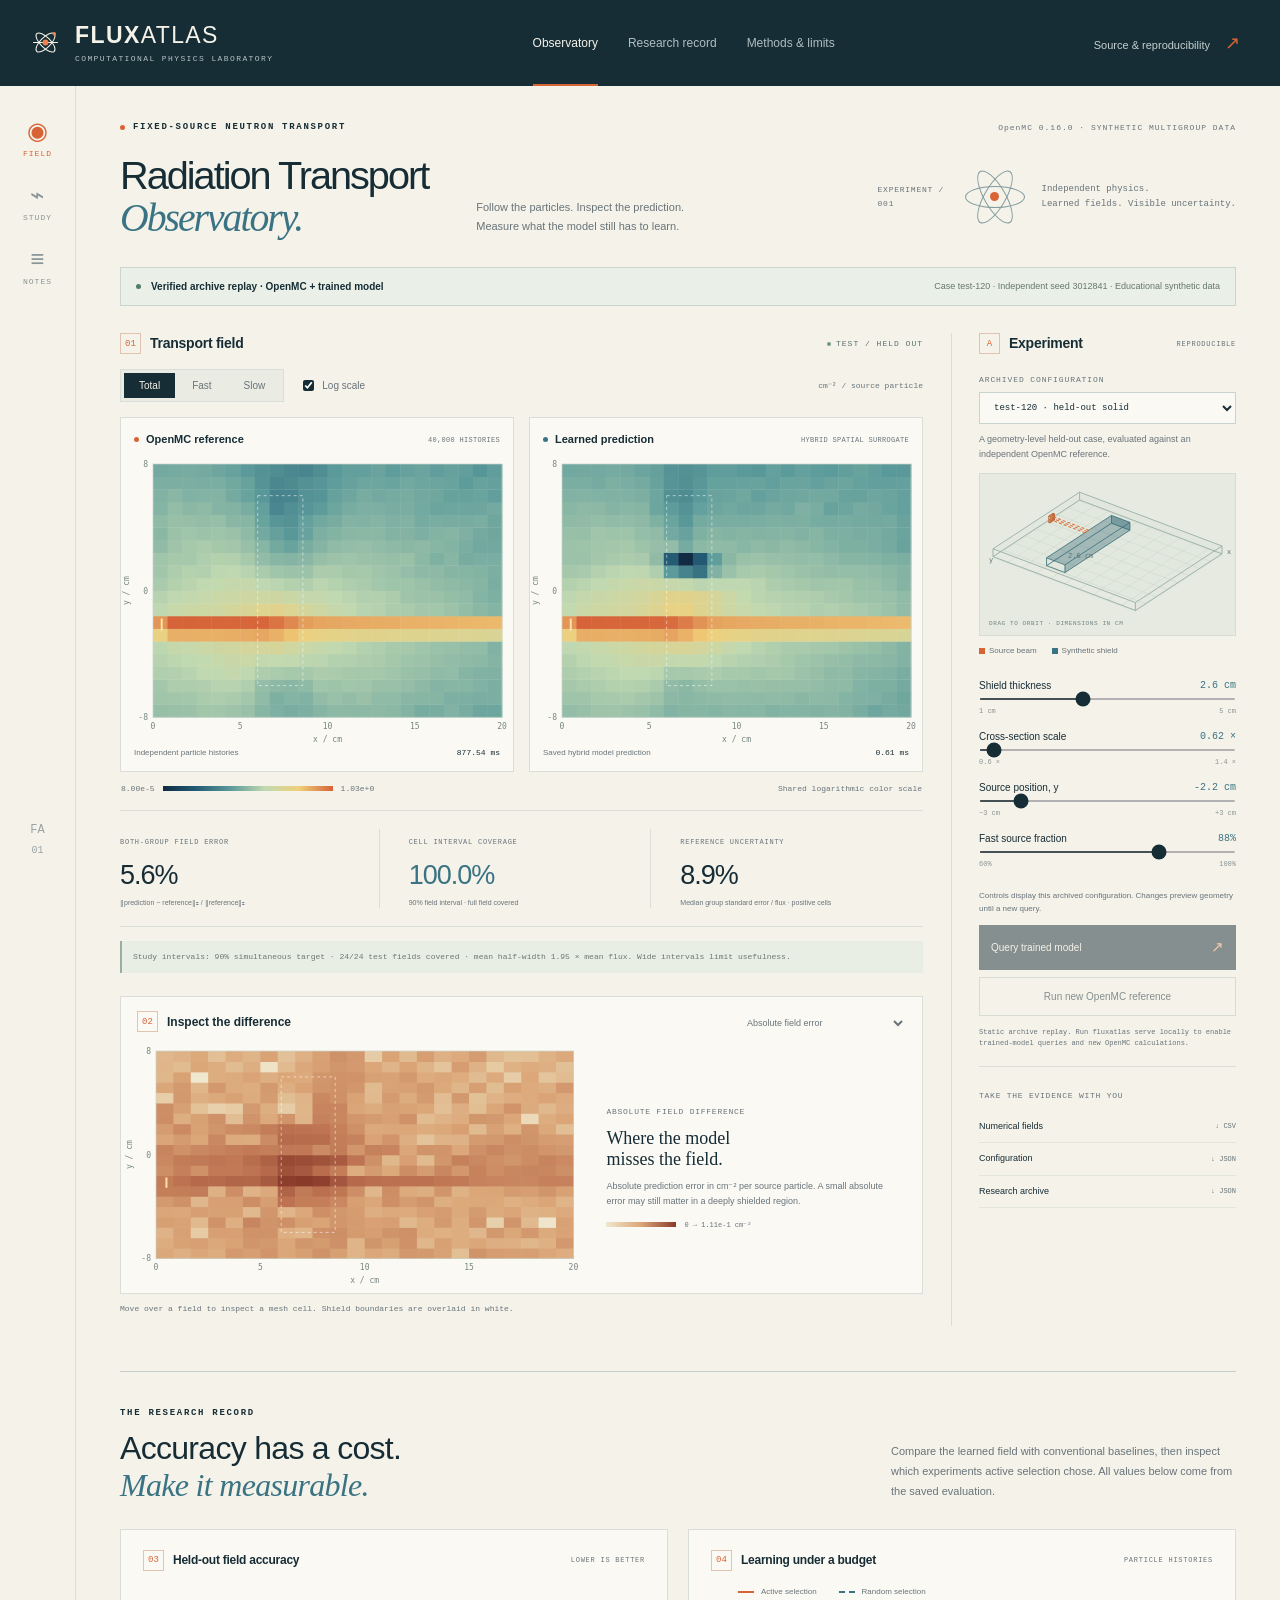
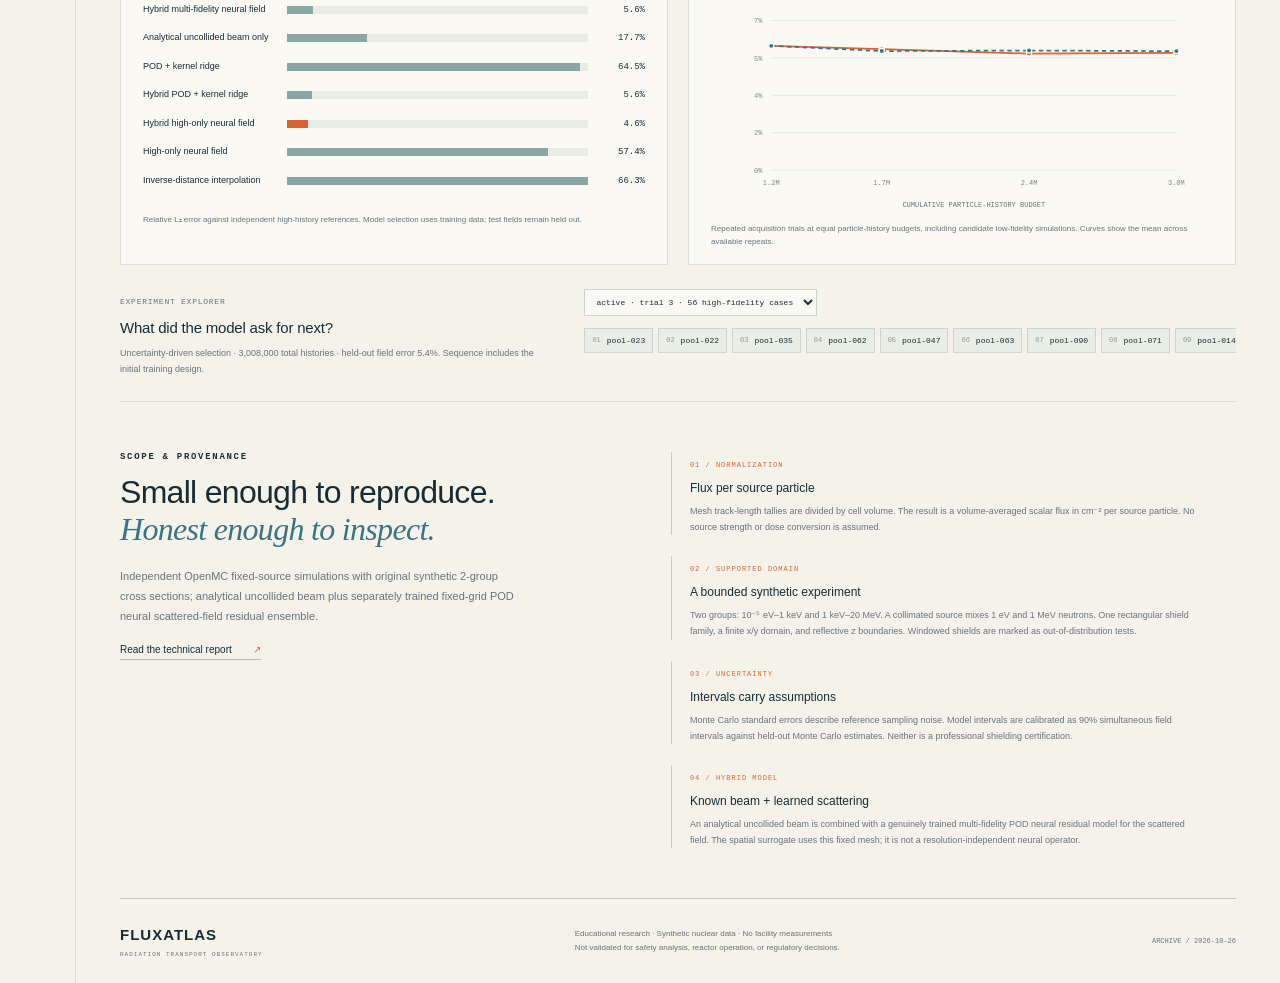
==== index.html @ 78a15880 "Publish verified FLUXATLAS archive observatory" ====
<!doctype html>
<html lang="en">
<head>
  <meta charset="utf-8"><meta name="viewport" content="width=device-width,initial-scale=1">
  <meta name="theme-color" content="#172d36">
  <meta name="description" content="FLUXATLAS is an educational radiation transport observatory comparing independent OpenMC experiments with trained, uncertainty-aware field surrogates.">
  <title>FLUXATLAS · Radiation Transport Observatory</title>
  <link rel="icon" type="image/svg+xml" href="mark.svg"><link rel="stylesheet" href="style.css">
</head>
<body>
<header class="topbar">
  <a class="brand" href="#observatory" aria-label="FLUXATLAS home"><img src="mark.svg" alt="" width="35" height="35"><span>FLUX<span class="brand-thin">ATLAS</span><small>COMPUTATIONAL PHYSICS LABORATORY</small></span></a>
  <nav aria-label="Main navigation"><a href="#observatory" class="active">Observatory</a><a href="#research">Research record</a><a href="#methods">Methods & limits</a></nav>
  <a class="source-link" href="https://github.com/nazeeh111/FLUXATLAS" target="_blank" rel="noreferrer">Source & reproducibility <span aria-hidden="true">↗</span></a>
</header>
<div class="workspace">
  <aside class="rail" aria-label="Sections"><a class="rail-active" href="#observatory" title="Transport observatory"><span aria-hidden="true">◉</span><small>FIELD</small></a><a href="#research" title="Research results"><span aria-hidden="true">⌁</span><small>STUDY</small></a><a href="#methods" title="Methods and provenance"><span aria-hidden="true">≡</span><small>NOTES</small></a><div class="rail-bottom">FA<br><span>01</span></div></aside>
  <main>
    <section id="observatory" aria-labelledby="page-title">
      <div class="section-topline"><span class="eyebrow"><i></i> FIXED-SOURCE NEUTRON TRANSPORT</span><span class="version" id="solver-version">EDUCATIONAL · SYNTHETIC MULTIGROUP DATA</span></div>
      <div class="masthead"><div><h1 id="page-title">Radiation Transport<br><em>Observatory.</em></h1><p>Follow the particles. Inspect the prediction.<br>Measure what the model still has to learn.</p></div><div class="masthead-note"><span class="tiny-label">EXPERIMENT / 001</span><div class="orbit-mark" aria-hidden="true"><span></span><span></span><span></span><i></i></div><span>Independent physics.<br>Learned fields. Visible uncertainty.</span></div></div>
      <div class="evidence-banner"><span class="status-dot"></span><strong id="evidence-mode">Loading verified experiment archive</strong><span id="evidence-detail">Numerical fields are loaded from the reproducible research dataset.</span></div>
      <div id="load-error" class="error-box" role="alert" hidden></div>
      <div class="lab-layout">
        <div class="field-workspace">
          <div class="panel-head"><div><span class="section-number">01</span><h2>Transport field</h2></div><span class="live-label" id="case-split">ARCHIVE</span></div>
          <div class="field-toolbar"><div class="segmented" role="group" aria-label="Energy group"><button type="button" data-energy="all" title="Sum of both energy groups" aria-pressed="true">Total</button><button type="button" data-energy="1" title="Fast group: 1 keV to 20 MeV" aria-pressed="false">Fast</button><button type="button" data-energy="0" title="Slow group: 10⁻⁵ eV to 1 keV" aria-pressed="false">Slow</button></div><label class="check-control"><input id="log-scale" type="checkbox" checked> Log scale</label><span class="unit-label">cm⁻² / source particle</span></div>
          <div class="map-pair">
            <article class="map-card"><div class="map-caption"><div><span class="map-dot reference"></span><h3>OpenMC reference</h3></div><span id="ref-history">MONTE CARLO</span></div><canvas id="reference-map" aria-label="Spatial OpenMC reference flux heatmap" role="img"></canvas><div class="map-footer"><span>Independent particle histories</span><span id="ref-time">—</span></div></article>
            <article class="map-card"><div class="map-caption"><div><span class="map-dot learned"></span><h3>Learned prediction</h3></div><span id="model-label">HYBRID SPATIAL SURROGATE</span></div><canvas id="prediction-map" aria-label="Spatial trained model flux heatmap" role="img"></canvas><div class="map-footer"><span id="prediction-label">Hybrid multi-fidelity spatial surrogate</span><span id="pred-time">—</span></div></article>
          </div>
          <div class="shared-legend"><span id="legend-low">0</span><div id="flux-legend" class="color-ramp"></div><span id="legend-high">—</span><small id="scale-note">Shared logarithmic color scale</small></div>
          <div class="metrics-row"><div><span class="tiny-label">BOTH-GROUP FIELD ERROR</span><strong id="field-error">—</strong><small>‖prediction − reference‖₂ / ‖reference‖₂</small></div><div><span class="tiny-label">CELL INTERVAL COVERAGE</span><strong id="coverage">—</strong><small id="coverage-detail">90% simultaneous field interval · MC target</small></div><div><span class="tiny-label">REFERENCE UNCERTAINTY</span><strong id="reference-noise">—</strong><small>Median group standard error / flux · positive cells</small></div></div>
          <p id="calibration-summary" class="calibration-summary"></p>
          <article class="diagnostics"><div class="diagnostic-head"><div><span class="section-number">02</span><h2>Inspect the difference</h2></div><label class="select-wrap"><select id="diagnostic-view" aria-label="Diagnostic heatmap"><option value="absolute">Absolute field error</option><option value="relative">Error / reference standard error</option><option value="uncertainty">Model interval half-width</option><option value="stderr">OpenMC standard error</option></select></label></div><div class="diagnostic-body"><canvas id="diagnostic-map" aria-label="Error and uncertainty diagnostic heatmap" role="img"></canvas><div class="diagnostic-note"><span class="tiny-label" id="diagnostic-label">MODEL − REFERENCE</span><h3 id="diagnostic-title">A prediction is<br>an experiment, too.</h3><p id="diagnostic-description">Absolute differences share the same flux units as the field. Sparse cells and deep shielding require careful interpretation.</p><div class="mini-scale"><div class="error-ramp"></div><span id="diagnostic-range">—</span></div><p class="mask-note" id="diagnostic-mask-note" hidden></p></div></div></article>
          <div class="cell-readout" id="cell-readout" aria-live="polite">Move over a field to inspect a mesh cell. Shield boundaries are overlaid in white.</div>
        </div>
        <aside class="experiment-panel" aria-labelledby="experiment-title">
          <div class="panel-head"><div><span class="section-number">A</span><h2 id="experiment-title">Experiment</h2></div><span class="tiny-label">REPRODUCIBLE</span></div>
          <label class="control-label" for="case-selector">ARCHIVED CONFIGURATION</label><select id="case-selector" disabled><option>Loading experiments…</option></select><p id="case-description" class="case-description">A preserved independent reference and model prediction.</p>
          <div class="geometry-wrap"><canvas id="geometry" role="img" aria-label="Interactive three dimensional simplified shielding geometry; drag to rotate" tabindex="0"></canvas><span class="geometry-hint">DRAG TO ORBIT · DIMENSIONS IN CM</span></div>
          <div class="geometry-key"><span><i class="source-key"></i>Source beam</span><span><i class="shield-key"></i>Synthetic shield</span></div>
          <div id="ood-banner" class="ood-banner" hidden>Outside the supported geometry family. This prediction is a failure probe; interval calibration does not apply.</div>
          <form id="experiment-form">
            <div class="parameter"><label for="thickness">Shield thickness <output id="thickness-value">—</output></label><input id="thickness" name="thickness" type="range" min="1" max="5" step="any" value="3"><div class="range-ends"><span>1 cm</span><span>5 cm</span></div></div>
            <div class="parameter"><label for="density_scale">Cross-section scale <output id="density_scale-value">—</output></label><input id="density_scale" name="density_scale" type="range" min="0.6" max="1.4" step="any" value="1"><div class="range-ends"><span>0.6 ×</span><span>1.4 ×</span></div></div>
            <div class="parameter"><label for="source_y">Source position, y <output id="source_y-value">—</output></label><input id="source_y" name="source_y" type="range" min="-3" max="3" step="any" value="0"><div class="range-ends"><span>−3 cm</span><span>+3 cm</span></div></div>
            <div class="parameter"><label for="fast_fraction">Fast source fraction <output id="fast_fraction-value">—</output></label><input id="fast_fraction" name="fast_fraction" type="range" min="0.6" max="1" step="any" value="0.8"><div class="range-ends"><span>60%</span><span>100%</span></div></div>
            <p id="parameter-status" class="parameter-status">Controls display the selected archived configuration.</p>
            <button class="primary-button" id="predict-button" type="submit" disabled><span>Query trained model</span><span aria-hidden="true">↗</span></button>
            <button class="secondary-button" id="simulate-button" type="button" disabled>Run new OpenMC reference</button>
            <p class="api-note" id="api-note">Checking local computation service…</p>
            <p id="action-status" class="action-status" role="status"></p>
          </form>
          <div class="export-block"><span class="tiny-label">TAKE THE EVIDENCE WITH YOU</span><div><button type="button" id="export-fields">Numerical fields <span>↓ CSV</span></button><button type="button" id="export-config">Configuration <span>↓ JSON</span></button><button type="button" id="export-archive">Research archive <span>↓ JSON</span></button></div></div>
        </aside>
      </div>
    </section>
    <section id="research" class="research-section" aria-labelledby="research-title"><div class="research-heading"><div><span class="eyebrow">THE RESEARCH RECORD</span><h2 id="research-title">Accuracy has a cost.<br><em>Make it measurable.</em></h2></div><p>Compare the learned field with conventional baselines, then inspect which experiments active selection chose. All values below come from the saved evaluation.</p></div><div class="research-grid"><article class="research-card"><div class="panel-head"><div><span class="section-number">03</span><h3>Held-out field accuracy</h3></div><span class="tiny-label">LOWER IS BETTER</span></div><div id="baseline-chart" class="baseline-chart"></div><p class="chart-note">Relative L₂ error against independent high-history references. Model selection uses training data; test fields remain held out.</p></article><article class="research-card"><div class="panel-head"><div><span class="section-number">04</span><h3>Learning under a budget</h3></div><span class="tiny-label">PARTICLE HISTORIES</span></div><div class="chart-key"><span><i class="active-line"></i>Active selection</span><span><i class="random-line"></i>Random selection</span></div><svg id="active-chart" viewBox="0 0 540 240" role="img" aria-label="Active versus random sampling under equal simulation history budgets"></svg><p class="chart-note">Repeated acquisition trials at equal particle-history budgets, including candidate low-fidelity simulations. Curves show the mean across available repeats.</p></article></div><article class="acquisition-record"><div><span class="tiny-label">EXPERIMENT EXPLORER</span><h3>What did the model ask for next?</h3><p id="acquisition-description">Select a strategy to inspect the preserved acquisition sequence.</p></div><div class="acquisition-controls"><label for="acquisition-selector" class="sr-only">Acquisition trial</label><select id="acquisition-selector"></select><div id="acquisition-sequence" class="acquisition-sequence"></div></div></article></section>
    <section id="methods" class="methods-section" aria-labelledby="methods-title"><div><span class="eyebrow">SCOPE & PROVENANCE</span><h2 id="methods-title">Small enough to reproduce.<br><em>Honest enough to inspect.</em></h2><p id="provenance-description">A fixed-source educational neutron experiment with synthetic two-group macroscopic nuclear data. The preserved reference comes from OpenMC, independently of the learned prediction.</p><a class="text-link" href="https://github.com/nazeeh111/FLUXATLAS/blob/main/docs/technical-report.md" target="_blank" rel="noreferrer">Read the technical report <span>↗</span></a></div><div class="method-notes"><article><span>01 / NORMALIZATION</span><h3>Flux per source particle</h3><p>Mesh track-length tallies are divided by cell volume. The result is a volume-averaged scalar flux in cm⁻² per source particle. No source strength or dose conversion is assumed.</p></article><article><span>02 / SUPPORTED DOMAIN</span><h3>A bounded synthetic experiment</h3><p>Two groups: 10⁻⁵ eV–1 keV and 1 keV–20 MeV. A collimated source mixes 1 eV and 1 MeV neutrons. One rectangular shield family, a finite x/y domain, and reflective z boundaries. Windowed shields are marked as out-of-distribution tests.</p></article><article><span>03 / UNCERTAINTY</span><h3>Intervals carry assumptions</h3><p>Monte Carlo standard errors describe reference sampling noise. Model intervals are calibrated as 90% simultaneous field intervals against held-out Monte Carlo estimates. Neither is a professional shielding certification.</p></article><article><span>04 / HYBRID MODEL</span><h3>Known beam + learned scattering</h3><p>An analytical uncollided beam is combined with a genuinely trained multi-fidelity POD neural residual model for the scattered field. The spatial surrogate uses this fixed mesh; it is not a resolution-independent neural operator.</p></article></div></section>
    <footer><div class="footer-brand">FLUXATLAS <span>RADIATION TRANSPORT OBSERVATORY</span></div><p>Educational research · Synthetic nuclear data · No facility measurements<br>Not validated for safety analysis, reactor operation, or regulatory decisions.</p><span id="archive-date">REPRODUCIBLE BY DESIGN</span></footer>
  </main>
</div>
<script src="app.js" defer></script>
</body>
</html>
---- style.css ----
:root{--paper:#f4f2e9;--surface:#faf9f4;--ink:#172d36;--muted:#69747a;--line:#d9ded9;--orange:#d86435;--blue:#3a7383;--mint:#96c2b6;--mono:ui-monospace,SFMono-Regular,Consolas,monospace;--sans:Inter,-apple-system,BlinkMacSystemFont,"Segoe UI",sans-serif}*{box-sizing:border-box}html{scroll-behavior:smooth;scroll-padding-top:90px}body{margin:0;background:var(--paper);color:var(--ink);font:14px/1.5 var(--sans)}a{color:inherit;text-decoration:none}button,input,select{font:inherit}button,select{cursor:pointer}button{color:inherit}button:disabled{cursor:not-allowed;opacity:.5}button:focus-visible,a:focus-visible,select:focus-visible,input:focus-visible,canvas:focus-visible{outline:3px solid var(--orange);outline-offset:4px}button{border:0}button:active{transform:translateY(1px)}[hidden]{display:none!important}.topbar{height:86px;background:var(--ink);color:var(--paper);padding:0 40px 0 28px;display:flex;align-items:center;justify-content:space-between;gap:28px}.brand{display:flex;align-items:center;gap:12px;font-size:23px;letter-spacing:1.4px;font-weight:750;line-height:1.05;white-space:nowrap}.brand-thin{font-weight:350}.brand small{display:block;font:8px var(--mono);letter-spacing:1.4px;margin-top:7px;color:#b6c3c5}.topbar nav{display:flex;gap:30px;align-self:stretch}.topbar nav a{font-size:12px;color:#aebec1;display:flex;align-items:center;border-bottom:2px solid transparent;padding-top:2px}.topbar nav a:hover,.topbar nav a.active{color:var(--paper);border-bottom-color:var(--orange)}.source-link{font-size:11px;color:#c5d0ce;white-space:nowrap}.source-link span{margin-left:12px;font-size:18px;color:var(--orange)}.workspace{display:flex}.rail{width:76px;flex:0 0 76px;border-right:1px solid var(--line);padding-top:33px;display:flex;flex-direction:column;align-items:center;gap:25px}.rail>a{display:flex;flex-direction:column;align-items:center;color:#8a9597;gap:6px}.rail>a>span{font-size:24px;line-height:1}.rail small{font:8px var(--mono);letter-spacing:1px}.rail>a.rail-active,.rail>a:hover{color:var(--orange)}.rail-bottom{position:sticky;top:calc(100vh - 80px);margin-top:145px;font:12px var(--mono);text-align:center;color:#9ba4a4;line-height:1.7}.rail-bottom span{font-size:10px}main{width:calc(100% - 76px);max-width:1900px;padding:36px 44px 0}.section-topline{display:flex;justify-content:space-between;align-items:center;gap:20px}.eyebrow{font:9px var(--mono);letter-spacing:1.7px;font-weight:600;display:flex;align-items:center;gap:8px}.eyebrow i{width:5px;height:5px;background:var(--orange);border-radius:50%}.version{font:8px var(--mono);letter-spacing:1px;color:var(--muted)}.masthead{display:flex;justify-content:space-between;align-items:center;margin:23px 0 28px;gap:32px}.masthead>div:first-child{display:flex;align-items:flex-end;gap:48px}h1{font-size:clamp(34px,3.1vw,53px);font-weight:500;letter-spacing:-2px;line-height:1.05;margin:0}h1 em,h2 em{font-family:Georgia,"Times New Roman",serif;font-weight:400;color:var(--blue)}.masthead p{font-size:11px;line-height:1.7;color:var(--muted);margin:0 0 4px;max-width:260px}.masthead-note{display:flex;align-items:center;gap:17px}.masthead-note>.tiny-label{max-width:70px;font-size:8px;line-height:1.8}.masthead-note>span:last-child{font:9px/1.7 var(--mono);color:var(--muted)}.orbit-mark{position:relative;width:60px;height:60px;flex:0 0 60px}.orbit-mark span{border:1px solid #839c9e;border-radius:50%;width:60px;height:22px;position:absolute;left:0;top:19px}.orbit-mark span:nth-child(1){transform:rotate(60deg)}.orbit-mark span:nth-child(2){transform:rotate(-60deg)}.orbit-mark i{position:absolute;width:9px;height:9px;background:var(--orange);border-radius:50%;top:25px;left:25px}.evidence-banner{padding:11px 15px;border:1px solid #c9d5cf;background:#eaf0e8;display:flex;gap:10px;align-items:center;font-size:10px;margin-bottom:27px;flex-wrap:wrap}.evidence-banner strong{font-weight:600}.evidence-banner>span:last-child{color:#66766d;margin-left:auto;font-size:9px}.status-dot{width:5px;height:5px;flex:0 0 5px;border-radius:50%;background:#527c64}.lab-layout{display:grid;grid-template-columns:minmax(0,1fr) 285px;gap:28px}.panel-head{display:flex;align-items:center;justify-content:space-between;gap:15px;margin-bottom:15px}.panel-head>div{display:flex;align-items:center;gap:9px}h2,h3,p{margin-top:0}.panel-head h2,.panel-head h3{font-size:14px;font-weight:600;letter-spacing:-.25px;margin:0}.section-number{font:9px var(--mono);color:var(--orange);border:1px solid #e1c3b0;min-width:21px;height:21px;display:inline-flex;align-items:center;justify-content:center}.live-label{font:8px var(--mono);letter-spacing:1px;color:#5b716e;display:flex;align-items:center;gap:5px}.live-label:before{content:"";width:4px;height:4px;background:#709b82;border-radius:50%}.field-toolbar{display:flex;align-items:center;gap:15px;margin-bottom:15px}.segmented{display:flex;border:1px solid var(--line);background:#eaece4;padding:3px;gap:2px}.segmented button{padding:5px 15px;background:none;font-size:10px;color:var(--muted)}.segmented button[aria-pressed=true]{background:var(--ink);color:var(--paper)}.check-control{font-size:10px;color:var(--muted);display:flex;align-items:center;gap:5px;cursor:pointer}.check-control input{accent-color:var(--ink);width:11px;height:11px}.unit-label{margin-left:auto;font:8px var(--mono);color:var(--muted)}.map-pair{display:grid;grid-template-columns:repeat(2,minmax(0,1fr));gap:15px}.map-card{border:1px solid var(--line);background:var(--surface);min-width:0}.map-caption{display:flex;align-items:center;justify-content:space-between;gap:5px;padding:13px 13px 8px}.map-caption>div{display:flex;align-items:center;gap:7px}.map-caption h3{font-size:11px;font-weight:600;margin:0}.map-caption>span{font:7px var(--mono);color:var(--muted);letter-spacing:.3px}.map-dot{width:5px;height:5px;border-radius:50%}.map-dot.reference{background:var(--orange)}.map-dot.learned{background:var(--blue)}canvas{display:block;width:100%}.map-card canvas{aspect-ratio:1.36;cursor:crosshair}.map-footer{display:flex;align-items:center;justify-content:space-between;padding:3px 13px 12px;font-size:8px;color:var(--muted);gap:8px}.map-footer>span:last-child{font-family:var(--mono);color:var(--ink);white-space:nowrap}.shared-legend{display:flex;align-items:center;gap:8px;padding:12px 1px 17px;font:8px var(--mono);color:var(--muted)}.color-ramp{height:5px;max-width:170px;width:22%;background:linear-gradient(90deg,#102b43,#245c76,#5c9b9b,#c1d9b1,#f0cf79,#d66339)}.shared-legend small{font:8px var(--mono);margin-left:auto}.metrics-row{display:grid;grid-template-columns:repeat(3,minmax(0,1fr));border-top:1px solid var(--line);border-bottom:1px solid var(--line);padding:18px 0;gap:12px;margin-bottom:24px}.metrics-row>div{border-right:1px solid var(--line);padding-left:17px}.metrics-row>div:first-child{padding-left:0}.metrics-row>div:last-child{border:0}.tiny-label{font:8px var(--mono);letter-spacing:.75px;color:var(--muted)}.metrics-row .tiny-label{font-size:7px}.metrics-row strong{display:block;font-size:27px;letter-spacing:-1px;font-weight:450;margin:5px 0 2px}.metrics-row>div:nth-child(2) strong{color:var(--blue)}.metrics-row small{display:block;font-size:7px;color:var(--muted);line-height:1.5}.diagnostics{border:1px solid var(--line);background:var(--surface)}.diagnostic-head{display:flex;align-items:center;justify-content:space-between;padding:14px 16px 0;gap:10px}.diagnostic-head>div{display:flex;align-items:center;gap:9px}.diagnostic-head h2{font-size:12px;font-weight:600;margin:0}.select-wrap select{font-size:9px;background:transparent;border:0;color:var(--muted);padding:4px 18px 4px 2px;max-width:205px}.diagnostic-body{display:grid;grid-template-columns:minmax(0,1fr) 38%;align-items:center;gap:22px;padding:10px 20px 8px 3px}.diagnostic-body canvas{aspect-ratio:1.9;cursor:crosshair}.diagnostic-note h3{font-size:18px;line-height:1.2;font-family:Georgia,serif;font-weight:400;margin:8px 0}.diagnostic-note p{font-size:9px;color:var(--muted);line-height:1.65;margin-bottom:12px}.mini-scale{display:flex;align-items:center;gap:8px;font:7px var(--mono);color:var(--muted)}.error-ramp{height:5px;width:70px;background:linear-gradient(90deg,#f0e7cf,#dba678,#8a3a2a)}.cell-readout{font:8px/1.8 var(--mono);color:var(--muted);min-height:32px;padding:8px 0}.experiment-panel{border-left:1px solid var(--line);padding-left:27px}.experiment-panel .panel-head{margin-bottom:21px}.experiment-panel .panel-head>.tiny-label{font-size:7px}.control-label{display:block;font:8px var(--mono);letter-spacing:.9px;margin-bottom:8px;color:var(--muted)}select{border:1px solid #c9d3d0;border-radius:0;background:var(--surface);padding:9px 10px;color:var(--ink);font-size:10px;max-width:100%}#case-selector{width:100%;font-family:var(--mono);font-size:9px}.case-description{font-size:9px;line-height:1.6;color:var(--muted);margin:8px 0 12px}.geometry-wrap{position:relative;background:#e6eae1;border:1px solid #d5ddd3}.geometry-wrap canvas{height:161px;cursor:grab;touch-action:none}.geometry-wrap canvas:active{cursor:grabbing}.geometry-hint{position:absolute;bottom:8px;left:9px;font:6px var(--mono);letter-spacing:.6px;color:#6f8280;pointer-events:none}.geometry-key{display:flex;gap:15px;font-size:8px;margin:9px 0 21px;color:var(--muted)}.geometry-key span{display:flex;align-items:center;gap:4px}.geometry-key i{display:inline-block;width:6px;height:6px}.source-key{background:var(--orange)}.shield-key{background:var(--blue)}.parameter{margin-bottom:14px}.parameter label{font-size:10px;display:flex;justify-content:space-between;align-items:center;margin-bottom:5px}.parameter output{font:10px var(--mono);color:var(--blue)}input[type=range]{width:100%;height:2px;accent-color:var(--ink);margin:5px 0;cursor:pointer;display:block}.range-ends{display:flex;justify-content:space-between;font:7px var(--mono);color:#8b9595;margin-top:7px}.parameter-status{font-size:8px;line-height:1.6;color:var(--muted);padding:8px 0 1px;min-height:35px}.primary-button,.secondary-button{width:100%;padding:11px 12px;font-size:10px;margin-bottom:7px}.primary-button{background:var(--ink);color:var(--paper);display:flex;align-items:center;justify-content:space-between}.primary-button:hover:not(:disabled){background:#2c4f58}.primary-button>span:last-child{color:#eea075;font-size:15px}.secondary-button{border:1px solid #b9c8c2;background:transparent}.secondary-button:hover:not(:disabled){background:#e5ebe3}.api-note{font:7px/1.65 var(--mono);color:var(--muted);margin:4px 0 0}.action-status{font-size:9px;line-height:1.6;min-height:0;margin:7px 0;color:var(--blue);overflow-wrap:anywhere}.export-block{border-top:1px solid var(--line);padding-top:16px;margin-top:16px}.export-block>div{margin-top:7px}.export-block button{display:flex;align-items:center;justify-content:space-between;width:100%;background:none;border-bottom:1px solid #e3e6dd;padding:9px 0;font-size:9px;text-align:left}.export-block button:hover{color:var(--orange)}.export-block button span{font:7px var(--mono);color:var(--muted)}.ood-banner,.error-box{padding:10px;font-size:9px;line-height:1.7;background:#f5e5d9;color:#7a3c22;border:1px solid #e2b99b;margin:10px 0 18px}.error-box{font-size:12px}.research-section{border-top:1px solid #c4ceca;padding-top:36px;margin-top:45px}.research-heading{display:flex;align-items:flex-end;justify-content:space-between;gap:35px;margin-bottom:25px}.research-heading h2,.methods-section h2{font-weight:450;font-size:32px;line-height:1.15;letter-spacing:-.7px;margin:12px 0 0}.research-heading>p{max-width:345px;font-size:11px;color:var(--muted);line-height:1.8;margin-bottom:2px}.research-grid{display:grid;grid-template-columns:1fr 1fr;gap:20px}.research-card{border:1px solid var(--line);background:var(--surface);padding:20px 22px 15px;min-width:0}.research-card .panel-head h3{font-size:12px}.research-card .panel-head>.tiny-label{font-size:7px}.baseline-chart{min-height:218px;display:flex;justify-content:center;flex-direction:column;gap:15px;padding:10px 0 9px}.baseline-row{display:grid;grid-template-columns:132px 1fr 45px;gap:12px;align-items:center;font-size:9px}.baseline-row>.bar-track{height:8px;background:#e9ece5}.baseline-row .bar{height:100%;background:#8ba7a5;min-width:2px}.baseline-row.best .bar{background:var(--orange)}.baseline-row .baseline-value{text-align:right;font:9px var(--mono)}.chart-note{font-size:8px;line-height:1.7;color:var(--muted);margin:9px 0 0}.chart-key{display:flex;align-items:center;gap:22px;padding:0 0 5px 27px;font-size:8px;color:var(--muted)}.chart-key>span{display:flex;align-items:center;gap:7px}.chart-key i{display:inline-block;width:16px;border-top:2px solid}.active-line{color:var(--orange)}.random-line{color:var(--blue);border-top-style:dashed!important}#active-chart{display:block;width:100%;height:210px;overflow:visible}.acquisition-record{display:grid;grid-template-columns:minmax(0,1fr) minmax(0,1.5fr);gap:30px;border-bottom:1px solid var(--line);padding:24px 0}.acquisition-record h3{font-size:15px;font-weight:500;letter-spacing:-.2px;margin:7px 0}.acquisition-record p{font-size:9px;color:var(--muted);line-height:1.7;margin-bottom:0}.acquisition-controls>select{font:8px var(--mono);padding:7px;max-width:100%}.acquisition-sequence{display:flex;gap:5px;overflow:auto;padding-top:12px;min-height:37px}.acquisition-token{flex:0 0 auto;border:1px solid #ccd6d0;background:#e9eee6;padding:5px 7px;display:flex;gap:6px;align-items:center;font:8px var(--mono)}.acquisition-token span{color:#8b9897;font-size:7px}.methods-section{display:grid;grid-template-columns:1fr 1.2fr;gap:80px;padding:50px 0}.methods-section>div:first-child>p{font-size:11px;color:var(--muted);line-height:1.8;max-width:400px;margin-top:20px}.text-link{font-size:10px;border-bottom:1px solid #adc1b8;padding-bottom:4px}.text-link span{margin-left:18px;color:var(--orange)}.method-notes{display:flex;flex-direction:column;gap:21px}.method-notes article{padding-left:18px;border-left:1px solid #bdcdca}.method-notes article>span{font:7px var(--mono);letter-spacing:1px;color:var(--orange)}.method-notes h3{font-size:12px;font-weight:500;margin:6px 0}.method-notes p{font-size:9px;color:var(--muted);line-height:1.8;margin:0;max-width:510px}footer{border-top:1px solid #bdcac4;padding:25px 0;display:flex;align-items:center;justify-content:space-between;gap:24px}.footer-brand{font-size:15px;font-weight:650;letter-spacing:1px}.footer-brand span{display:block;font:6px var(--mono);letter-spacing:1px;color:var(--muted);margin-top:4px}footer p{font-size:8px;line-height:1.8;color:var(--muted);margin:0}footer>span{font:7px var(--mono);color:var(--muted);text-align:right}.sr-only{position:absolute;width:1px;height:1px;padding:0;margin:-1px;overflow:hidden;clip:rect(0,0,0,0);white-space:nowrap;border:0}@media(min-width:1700px){main{padding-left:64px;padding-right:64px}.lab-layout{grid-template-columns:minmax(0,1fr) 310px;gap:40px}.experiment-panel{padding-left:35px}.geometry-wrap canvas{height:185px}.map-caption h3{font-size:13px}.map-caption>span{font-size:8px}.map-footer{font-size:9px}.metrics-row .tiny-label{font-size:8px}.metrics-row small{font-size:8px}.diagnostic-note h3{font-size:24px}.diagnostic-note p{font-size:11px}.parameter{margin-bottom:20px}.parameter label{font-size:11px}.primary-button,.secondary-button{padding:14px}.masthead{margin:30px 0}.masthead p{font-size:13px}}@media(max-width:1180px){.topbar{padding:0 24px;gap:20px}.topbar nav{gap:20px}.source-link{font-size:9px}.brand{font-size:21px}.brand small{font-size:7px}main{padding:30px 25px 0}.rail{width:60px;flex-basis:60px}main{width:calc(100% - 60px)}.masthead>div:first-child{gap:30px}.masthead p{font-size:10px}.masthead-note>.tiny-label{display:none}.masthead-note>span:last-child{display:none}.lab-layout{grid-template-columns:minmax(0,1fr) 246px;gap:20px}.experiment-panel{padding-left:19px}.map-caption{flex-wrap:wrap;padding:11px 10px 7px;gap:5px}.map-caption>span{margin-left:12px;font-size:6px}.map-footer{font-size:7px;padding-left:9px;padding-right:9px}.map-pair{gap:10px}.diagnostic-body{gap:10px}.diagnostic-note h3{font-size:16px}.diagnostic-note p{font-size:8px}.field-toolbar{gap:8px}.segmented button{padding:5px 11px}.unit-label{font-size:7px}.research-card{padding:17px}.baseline-row{grid-template-columns:110px 1fr 40px;gap:8px;font-size:8px}.methods-section{gap:45px}}@media(max-width:950px){.topbar{height:75px}.topbar nav{display:none}.rail{display:none}main{width:100%;padding:25px}.version{font-size:7px}.masthead>div:first-child{gap:25px}.lab-layout{grid-template-columns:minmax(0,1fr) 237px;gap:18px}.experiment-panel{padding-left:17px}.unit-label{display:none}.metrics-row .tiny-label{font-size:6px}.metrics-row small{font-size:6px}.metrics-row strong{font-size:25px}.metrics-row>div{padding-left:10px}.diagnostic-head{padding:12px 10px 0;flex-wrap:wrap}.diagnostic-body{grid-template-columns:1fr;padding-right:10px}.diagnostic-note{padding:0 10px 10px;display:grid;grid-template-columns:1fr 1fr;gap:0 15px}.diagnostic-note>.tiny-label{grid-column:1 / -1}.diagnostic-note h3{font-size:16px}.diagnostic-note p{grid-column:2;grid-row:2 / 4}.diagnostic-note .mini-scale{grid-column:1}.diagnostic-body canvas{aspect-ratio:1.8}.research-heading>p{max-width:280px;font-size:10px}.research-heading h2,.methods-section h2{font-size:28px}.research-card .panel-head{flex-wrap:wrap;gap:6px}.research-card .panel-head>.tiny-label{margin-left:30px}.baseline-row{grid-template-columns:90px 1fr 36px;font-size:7px}.baseline-row .baseline-value{font-size:8px}.research-card{padding:15px}.research-grid{gap:15px}.chart-key{gap:12px;padding-left:15px;font-size:7px}.methods-section{gap:35px}.evidence-banner>span:last-child{margin-left:15px;font-size:8px;max-width:100%}footer>span{display:none}}@media(max-width:720px){.topbar{padding:0 18px;height:73px}.brand{font-size:20px;gap:8px}.brand img{width:30px;height:30px}.brand small{font-size:6px;letter-spacing:1px}.source-link{font-size:0}.source-link span{font-size:24px;margin-left:0}main{padding:22px 17px 0}.section-topline{align-items:flex-start;gap:10px}.eyebrow{font-size:7px;letter-spacing:1px}.version{font-size:6px;text-align:right;max-width:110px;line-height:1.6}.masthead{margin:22px 0;gap:10px}.masthead>div:first-child{display:block}.masthead h1{font-size:39px;letter-spacing:-1.6px}.masthead p{font-size:10px;margin-top:14px;line-height:1.6}.orbit-mark{transform:scale(.8);margin-right:5px}.evidence-banner{padding:10px 11px;font-size:9px;gap:7px;margin-bottom:23px}.evidence-banner>span:last-child{margin-left:12px;font-size:8px;line-height:1.5}.lab-layout{display:flex;flex-direction:column;gap:28px}.field-workspace{order:1}.experiment-panel{order:2;border:1px solid var(--line);padding:18px;background:var(--surface)}.experiment-panel .panel-head{margin-bottom:14px}.map-caption h3{font-size:10px}.map-caption>span{font-size:5px;letter-spacing:0}.map-caption{padding:10px 8px 4px}.map-card canvas{aspect-ratio:1.05}.map-footer{font-size:6px;padding:0 7px 8px;flex-wrap:wrap;gap:2px}.map-footer span:last-child{font-size:6px}.map-pair{gap:8px}.field-toolbar{gap:12px;margin-bottom:12px}.segmented button{padding:5px 12px}.unit-label{display:block;font-size:6px}.shared-legend{font-size:6px;gap:6px;padding:10px 0 15px}.shared-legend small{font-size:6px;max-width:110px;text-align:right}.metrics-row{gap:6px;padding:14px 0;margin-bottom:20px}.metrics-row>div{padding-left:8px}.metrics-row strong{font-size:23px}.metrics-row .tiny-label{font-size:5.5px;letter-spacing:.3px}.metrics-row small{font-size:6px}.diagnostic-head{padding:12px 12px 0}.diagnostic-head h2{font-size:11px}.select-wrap select{font-size:8px;max-width:185px}.diagnostic-body{grid-template-columns:minmax(0,1fr) 36%;gap:10px;padding:10px 12px 10px 0}.diagnostic-body canvas{aspect-ratio:1.25}.diagnostic-note{display:block;padding:0}.diagnostic-note .tiny-label{font-size:6px}.diagnostic-note h3{font-size:15px}.diagnostic-note p{font-size:7px}.mini-scale{font-size:6px;flex-wrap:wrap}.mini-scale .error-ramp{width:50px}.cell-readout{font-size:7px}.geometry-wrap{float:right;width:47%;margin-left:20px;margin-bottom:8px}.geometry-wrap canvas{height:150px}.geometry-key{flex-wrap:wrap;font-size:7px;margin:8px 0 20px;gap:10px}.case-description{max-width:100%;font-size:9px}.experiment-panel .parameter{margin-bottom:17px}.experiment-panel .parameter:nth-child(-n+2){width:47%}.parameter label{font-size:9px}.parameter output{font-size:9px}.parameter-status{clear:both;font-size:9px}.experiment-panel form:after{content:"";clear:both;display:block}.primary-button,.secondary-button{font-size:11px;padding:12px}.api-note{font-size:8px}.export-block>div{display:grid;grid-template-columns:repeat(3,1fr);gap:15px}.export-block button{font-size:8px;display:block}.export-block button span{display:block;margin-top:3px}.research-section{margin-top:30px;padding-top:28px}.research-heading{display:block}.research-heading h2,.methods-section h2{font-size:29px}.research-heading>p{max-width:100%;margin-top:15px;font-size:10px}.research-grid{grid-template-columns:1fr}.research-card .panel-head{flex-wrap:nowrap}.research-card .panel-head>.tiny-label{margin-left:0;font-size:6px}.research-card .panel-head h3{font-size:11px}.baseline-chart{min-height:190px;gap:15px}.baseline-row{grid-template-columns:120px 1fr 42px;font-size:9px;gap:12px}.baseline-row .baseline-value{font-size:9px}.chart-note{font-size:8px}.chart-key{font-size:8px;padding-left:18px;gap:20px}.acquisition-record{grid-template-columns:1fr;gap:15px}.methods-section{grid-template-columns:1fr;gap:28px;padding:35px 0}.methods-section>div:first-child>p{max-width:none;font-size:10px}.method-notes p{font-size:9px;max-width:none}.method-notes{gap:18px}footer{display:block;padding:22px 0}.footer-brand{font-size:16px}footer p{margin-top:13px;font-size:8px}.chart-key>span{white-space:nowrap}}@media(prefers-reduced-motion:reduce){html{scroll-behavior:auto}*{transition:none!important}}

.diagnostic-note .mask-note{font:7px/1.6 var(--mono);color:#63756d;margin:8px 0 0;padding:5px 7px;background:repeating-linear-gradient(135deg,#d2d9d2 0 4px,#e6eae3 4px 8px);border:1px solid #c7d1c8}

.acquisition-controls{min-width:0}.acquisition-sequence{max-width:100%}main{min-width:0}

.calibration-summary{font:8px/1.7 var(--mono);color:#6c776e;background:#e9eee5;border-left:2px solid #97afa0;padding:9px 11px;margin:-10px 0 23px}.calibration-summary:empty{display:none}
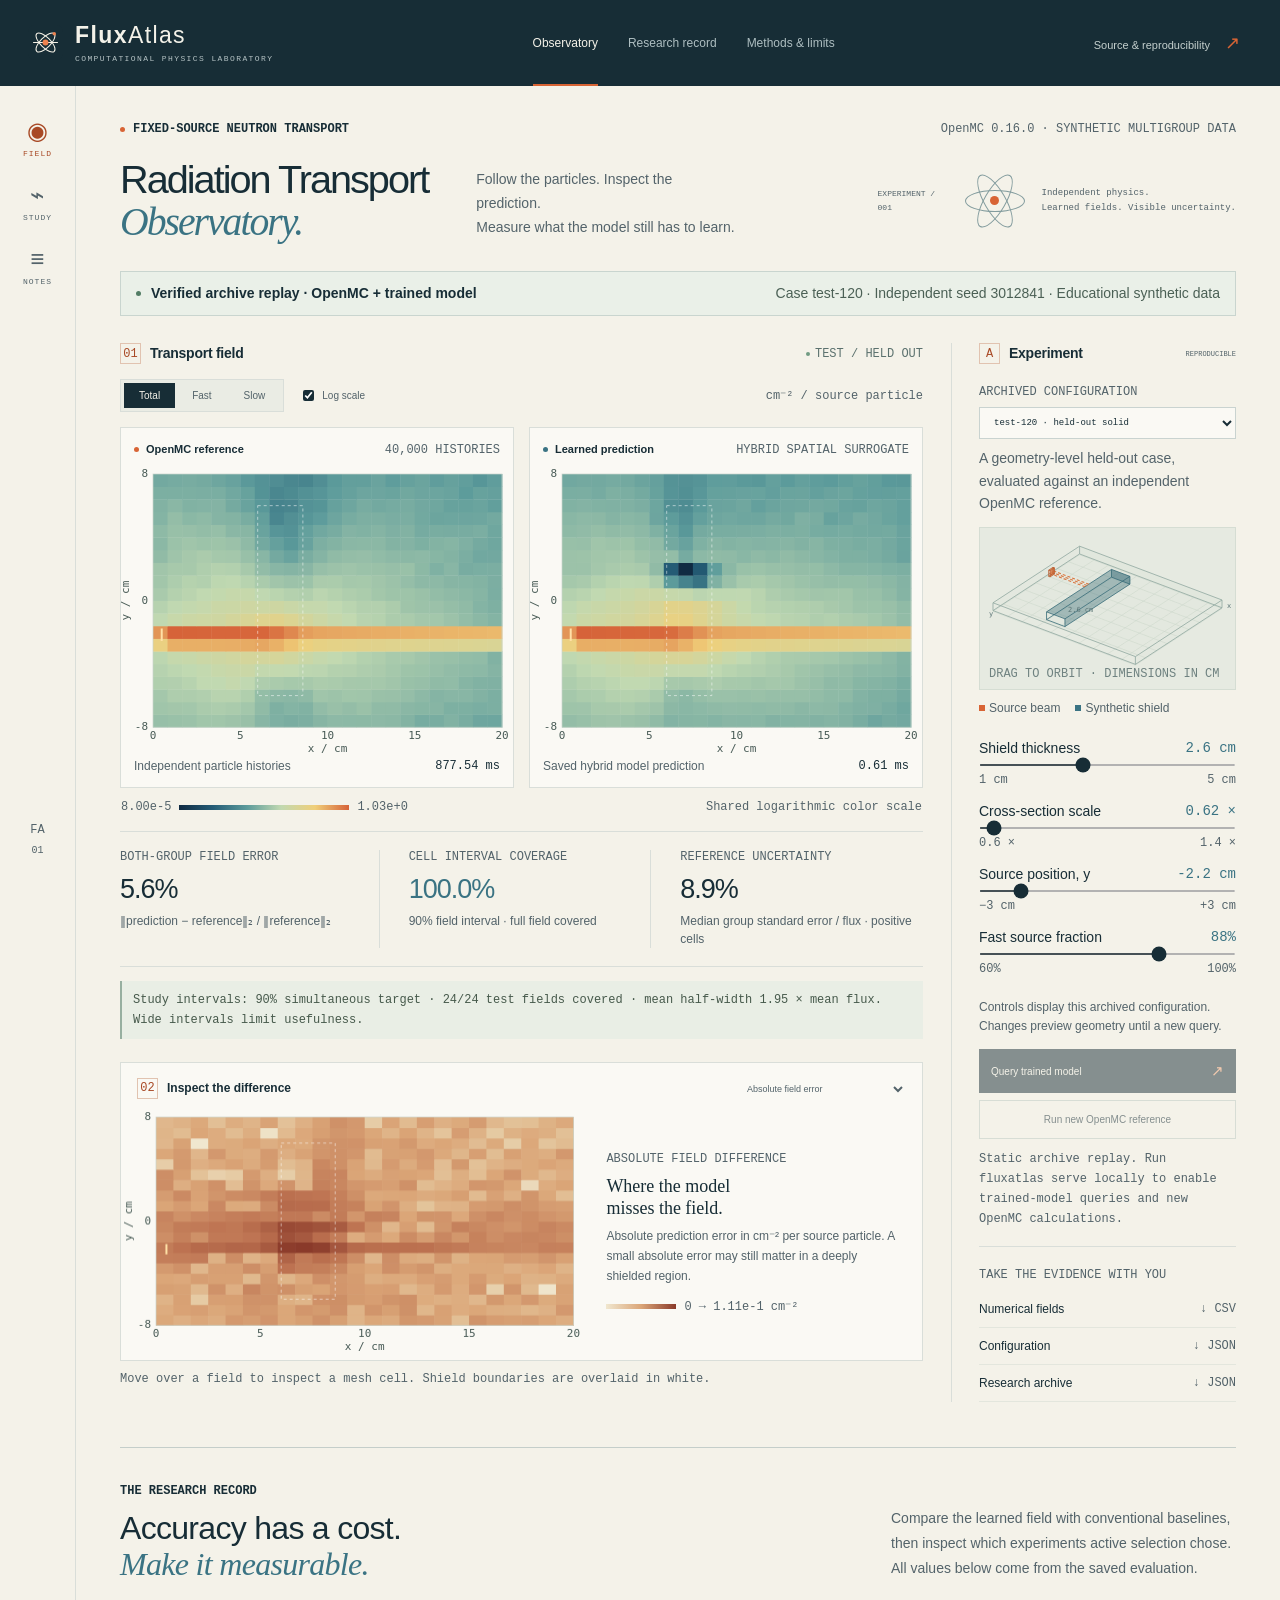
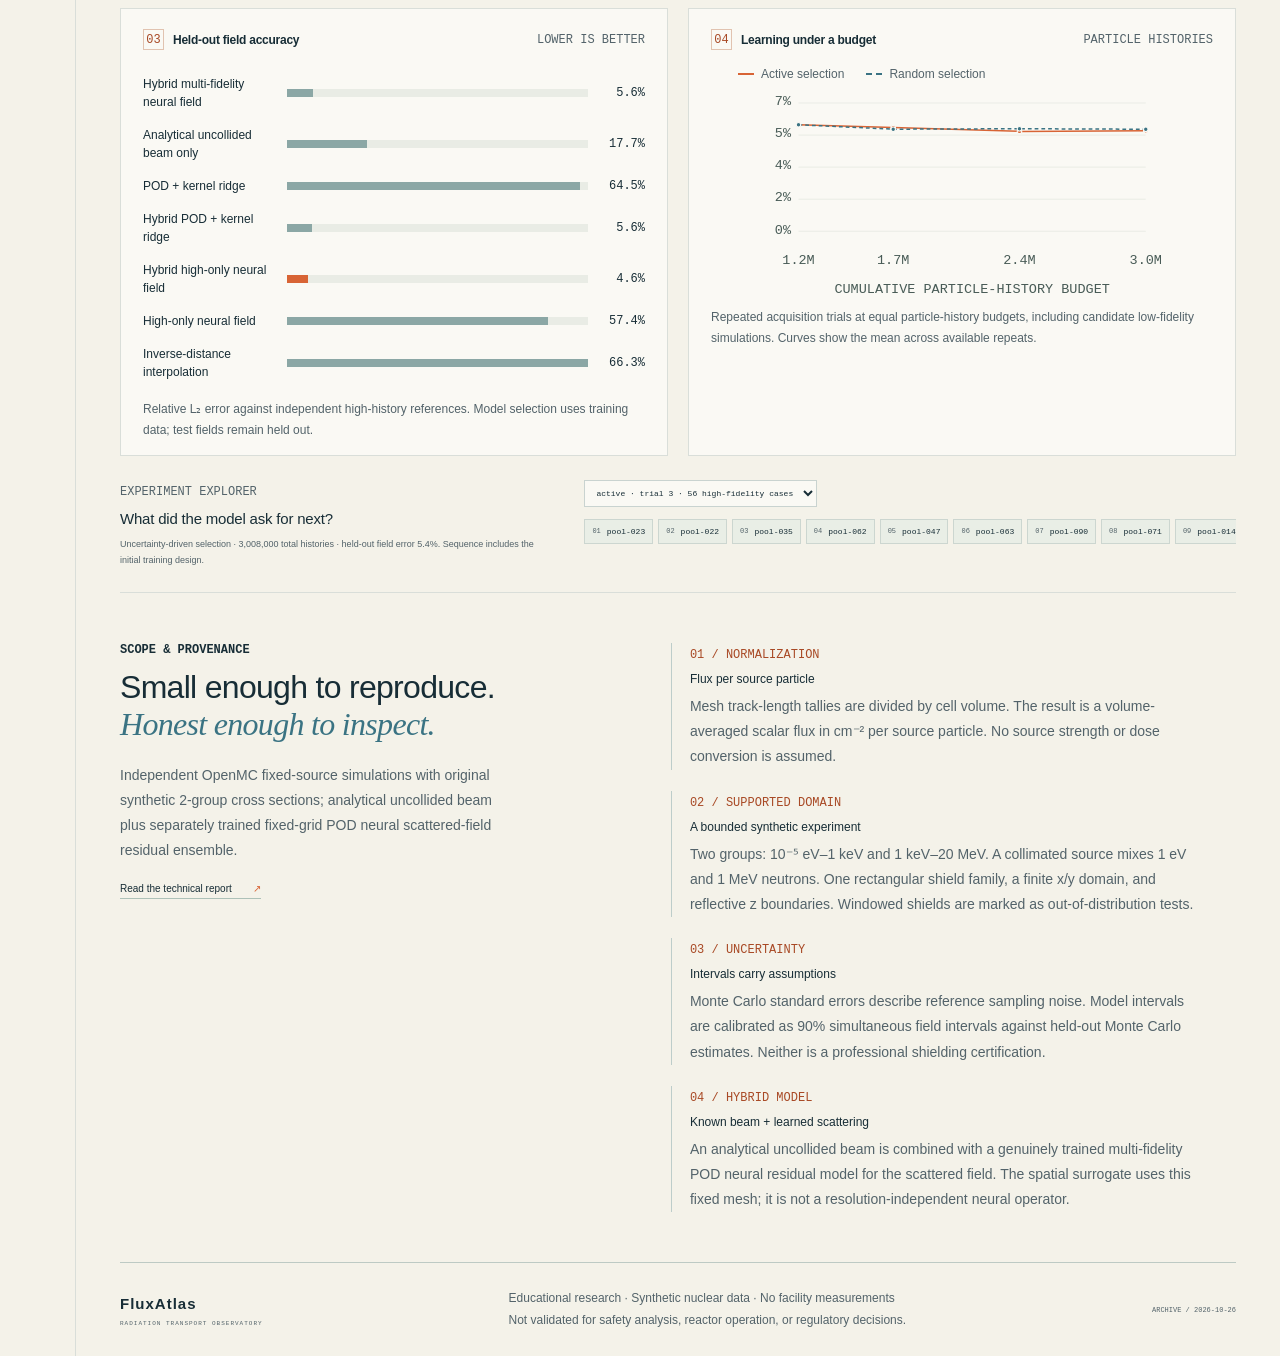
==== commit 8d3a84dd: "Publish the current accessible transport observatory" ====
--- a/index.html
+++ b/index.html
@@ -4,12 +4,12 @@
   <meta charset="utf-8"><meta name="viewport" content="width=device-width,initial-scale=1">
   <meta name="theme-color" content="#172d36">
   <meta name="description" content="FLUXATLAS is an educational radiation transport observatory comparing independent OpenMC experiments with trained, uncertainty-aware field surrogates.">
-  <title>FLUXATLAS · Radiation Transport Observatory</title>
+  <title>FluxAtlas · Radiation Transport Observatory</title>
   <link rel="icon" type="image/svg+xml" href="mark.svg"><link rel="stylesheet" href="style.css">
 </head>
 <body>
 <header class="topbar">
-  <a class="brand" href="#observatory" aria-label="FLUXATLAS home"><img src="mark.svg" alt="" width="35" height="35"><span>FLUX<span class="brand-thin">ATLAS</span><small>COMPUTATIONAL PHYSICS LABORATORY</small></span></a>
+  <a class="brand" href="#observatory" aria-label="FluxAtlas home"><img src="mark.svg" alt="" width="35" height="35"><span>Flux<span class="brand-thin">Atlas</span><small>COMPUTATIONAL PHYSICS LABORATORY</small></span></a>
   <nav aria-label="Main navigation"><a href="#observatory" class="active">Observatory</a><a href="#research">Research record</a><a href="#methods">Methods & limits</a></nav>
   <a class="source-link" href="https://github.com/nazeeh111/FLUXATLAS" target="_blank" rel="noreferrer">Source & reproducibility <span aria-hidden="true">↗</span></a>
 </header>
@@ -56,9 +56,9 @@
         </aside>
       </div>
     </section>
-    <section id="research" class="research-section" aria-labelledby="research-title"><div class="research-heading"><div><span class="eyebrow">THE RESEARCH RECORD</span><h2 id="research-title">Accuracy has a cost.<br><em>Make it measurable.</em></h2></div><p>Compare the learned field with conventional baselines, then inspect which experiments active selection chose. All values below come from the saved evaluation.</p></div><div class="research-grid"><article class="research-card"><div class="panel-head"><div><span class="section-number">03</span><h3>Held-out field accuracy</h3></div><span class="tiny-label">LOWER IS BETTER</span></div><div id="baseline-chart" class="baseline-chart"></div><p class="chart-note">Relative L₂ error against independent high-history references. Model selection uses training data; test fields remain held out.</p></article><article class="research-card"><div class="panel-head"><div><span class="section-number">04</span><h3>Learning under a budget</h3></div><span class="tiny-label">PARTICLE HISTORIES</span></div><div class="chart-key"><span><i class="active-line"></i>Active selection</span><span><i class="random-line"></i>Random selection</span></div><svg id="active-chart" viewBox="0 0 540 240" role="img" aria-label="Active versus random sampling under equal simulation history budgets"></svg><p class="chart-note">Repeated acquisition trials at equal particle-history budgets, including candidate low-fidelity simulations. Curves show the mean across available repeats.</p></article></div><article class="acquisition-record"><div><span class="tiny-label">EXPERIMENT EXPLORER</span><h3>What did the model ask for next?</h3><p id="acquisition-description">Select a strategy to inspect the preserved acquisition sequence.</p></div><div class="acquisition-controls"><label for="acquisition-selector" class="sr-only">Acquisition trial</label><select id="acquisition-selector"></select><div id="acquisition-sequence" class="acquisition-sequence"></div></div></article></section>
+    <section id="research" class="research-section" aria-labelledby="research-title"><div class="research-heading"><div><span class="eyebrow">THE RESEARCH RECORD</span><h2 id="research-title">Accuracy has a cost.<br><em>Make it measurable.</em></h2></div><p>Compare the learned field with conventional baselines, then inspect which experiments active selection chose. All values below come from the saved evaluation.</p></div><div class="research-grid"><article class="research-card"><div class="panel-head"><div><span class="section-number">03</span><h3>Held-out field accuracy</h3></div><span class="tiny-label">LOWER IS BETTER</span></div><div id="baseline-chart" class="baseline-chart"></div><p class="chart-note">Relative L₂ error against independent high-history references. Model selection uses training data; test fields remain held out.</p></article><article class="research-card"><div class="panel-head"><div><span class="section-number">04</span><h3>Learning under a budget</h3></div><span class="tiny-label">PARTICLE HISTORIES</span></div><div class="chart-key"><span><i class="active-line"></i>Active selection</span><span><i class="random-line"></i>Random selection</span></div><svg id="active-chart" viewBox="0 0 540 280" role="img" aria-label="Active versus random sampling under equal simulation history budgets"></svg><p class="chart-note">Repeated acquisition trials at equal particle-history budgets, including candidate low-fidelity simulations. Curves show the mean across available repeats.</p></article></div><article class="acquisition-record"><div><span class="tiny-label">EXPERIMENT EXPLORER</span><h3>What did the model ask for next?</h3><p id="acquisition-description">Select a strategy to inspect the preserved acquisition sequence.</p></div><div class="acquisition-controls"><label for="acquisition-selector" class="sr-only">Acquisition trial</label><select id="acquisition-selector"></select><span id="acquisition-scroll-hint" class="sr-only">Use Left and Right arrow keys to scroll the sequence.</span><div id="acquisition-sequence" class="acquisition-sequence" tabindex="0" role="region" aria-label="Acquisition sequence" aria-describedby="acquisition-description acquisition-scroll-hint"></div></div></article></section>
     <section id="methods" class="methods-section" aria-labelledby="methods-title"><div><span class="eyebrow">SCOPE & PROVENANCE</span><h2 id="methods-title">Small enough to reproduce.<br><em>Honest enough to inspect.</em></h2><p id="provenance-description">A fixed-source educational neutron experiment with synthetic two-group macroscopic nuclear data. The preserved reference comes from OpenMC, independently of the learned prediction.</p><a class="text-link" href="https://github.com/nazeeh111/FLUXATLAS/blob/main/docs/technical-report.md" target="_blank" rel="noreferrer">Read the technical report <span>↗</span></a></div><div class="method-notes"><article><span>01 / NORMALIZATION</span><h3>Flux per source particle</h3><p>Mesh track-length tallies are divided by cell volume. The result is a volume-averaged scalar flux in cm⁻² per source particle. No source strength or dose conversion is assumed.</p></article><article><span>02 / SUPPORTED DOMAIN</span><h3>A bounded synthetic experiment</h3><p>Two groups: 10⁻⁵ eV–1 keV and 1 keV–20 MeV. A collimated source mixes 1 eV and 1 MeV neutrons. One rectangular shield family, a finite x/y domain, and reflective z boundaries. Windowed shields are marked as out-of-distribution tests.</p></article><article><span>03 / UNCERTAINTY</span><h3>Intervals carry assumptions</h3><p>Monte Carlo standard errors describe reference sampling noise. Model intervals are calibrated as 90% simultaneous field intervals against held-out Monte Carlo estimates. Neither is a professional shielding certification.</p></article><article><span>04 / HYBRID MODEL</span><h3>Known beam + learned scattering</h3><p>An analytical uncollided beam is combined with a genuinely trained multi-fidelity POD neural residual model for the scattered field. The spatial surrogate uses this fixed mesh; it is not a resolution-independent neural operator.</p></article></div></section>
-    <footer><div class="footer-brand">FLUXATLAS <span>RADIATION TRANSPORT OBSERVATORY</span></div><p>Educational research · Synthetic nuclear data · No facility measurements<br>Not validated for safety analysis, reactor operation, or regulatory decisions.</p><span id="archive-date">REPRODUCIBLE BY DESIGN</span></footer>
+    <footer><div class="footer-brand">FluxAtlas <span>RADIATION TRANSPORT OBSERVATORY</span></div><p>Educational research · Synthetic nuclear data · No facility measurements<br>Not validated for safety analysis, reactor operation, or regulatory decisions.</p><span id="archive-date">REPRODUCIBLE BY DESIGN</span></footer>
   </main>
 </div>
 <script src="app.js" defer></script>
--- a/style.css
+++ b/style.css
@@ -5,3 +5,67 @@
 .acquisition-controls{min-width:0}.acquisition-sequence{max-width:100%}main{min-width:0}
 
 .calibration-summary{font:8px/1.7 var(--mono);color:#6c776e;background:#e9eee5;border-left:2px solid #97afa0;padding:9px 11px;margin:-10px 0 23px}.calibration-summary:empty{display:none}
+
+/* Preserve the observatory identity while keeping scientific context readable. */
+:root { --muted: #53636a; }
+.tiny-label, .control-label, .live-label, .section-number, .eyebrow, .version,
+.map-caption > span, .map-footer, .map-footer span:last-child, .unit-label,
+.shared-legend, .shared-legend small, .metrics-row .tiny-label,
+.metrics-row small, .calibration-summary, .diagnostic-note .tiny-label,
+.diagnostic-note p, .diagnostic-note .mask-note, .mini-scale, .cell-readout,
+.geometry-hint, .geometry-key, .range-ends, .parameter-status, .api-note,
+.export-block button, .export-block button span, .chart-key, .chart-note,
+.research-card .panel-head > .tiny-label, .method-notes article > span,
+footer p { font-size: 12px; letter-spacing: normal; }
+.evidence-banner, .evidence-banner > span:last-child, .case-description,
+.parameter label, .parameter output, .masthead p, .research-heading > p,
+.methods-section > div:first-child > p, .method-notes p { font-size: 14px; }
+.evidence-banner > span:last-child { color: #4b6055; }
+.calibration-summary { color: #46594b; }
+button:focus-visible, a:focus-visible, select:focus-visible,
+input:focus-visible, canvas:focus-visible { outline-color: #a84925; }
+.topbar a:focus-visible { outline-color: #f4bd88; }
+.map-caption { flex-wrap: wrap; gap: 4px; }
+.metrics-row .tiny-label { display: block; }
+.metrics-row small { line-height: 1.5; display: block; }
+.baseline-row, .baseline-row .baseline-value { font-size: 12px; }
+#active-chart text { fill: #485b56; font-size: 18px; }
+@media (max-width: 1050px) {
+  .masthead > div:first-child { display: block; }
+  .masthead p { margin-top: 16px; }
+  .section-topline { flex-wrap: wrap; }
+}
+@media (max-width: 600px) {
+  .map-pair { grid-template-columns: 1fr; }
+  .map-caption h3, .select-wrap select { font-size: 14px; }
+  .map-card canvas { aspect-ratio: 1.3; }
+  .map-footer { gap: 8px; }
+  .shared-legend { flex-wrap: wrap; }
+  .shared-legend small { max-width: none; }
+  .metrics-row { grid-template-columns: 1fr; gap: 16px; }
+  .metrics-row > div { border-left: 0; padding-left: 0; }
+  .diagnostic-head { flex-wrap: wrap; }
+  .diagnostic-body { grid-template-columns: 1fr; padding: 12px; }
+  .diagnostic-note h3 { font-size: 24px; }
+  .geometry-wrap { float: none; width: 100%; margin: 0 0 16px; }
+  .geometry-wrap canvas { height: 200px; }
+  .experiment-panel .parameter:nth-child(-n+2) { width: 100%; }
+  .export-block > div { grid-template-columns: 1fr; gap: 12px; }
+  .export-block button { display: flex; }
+  .export-block button span { margin-top: 0; }
+  .field-toolbar { flex-wrap: wrap; }
+  .research-card .panel-head { flex-wrap: wrap; }
+  .baseline-row { grid-template-columns: minmax(0, 1fr) minmax(40px, .6fr) 44px; gap: 8px; }
+  .baseline-row > span:first-child { overflow-wrap: anywhere; }
+  .version { max-width: 100%; }
+}
+@media (max-width: 600px) {
+  #active-chart text { font-size: 26px; }
+  #active-chart text:last-of-type { font-size: 18px; }
+}
+
+/* Keep annotation colors readable on the existing paper surfaces. */
+.rail > a, .rail-bottom, .range-ends, .acquisition-token span { color: var(--muted); }
+.rail > a.rail-active, .rail > a:hover, .section-number,
+.method-notes article > span { color: #a84925; }
+.acquisition-sequence:focus-visible { outline: 3px solid #a84925; outline-offset: -3px; }
